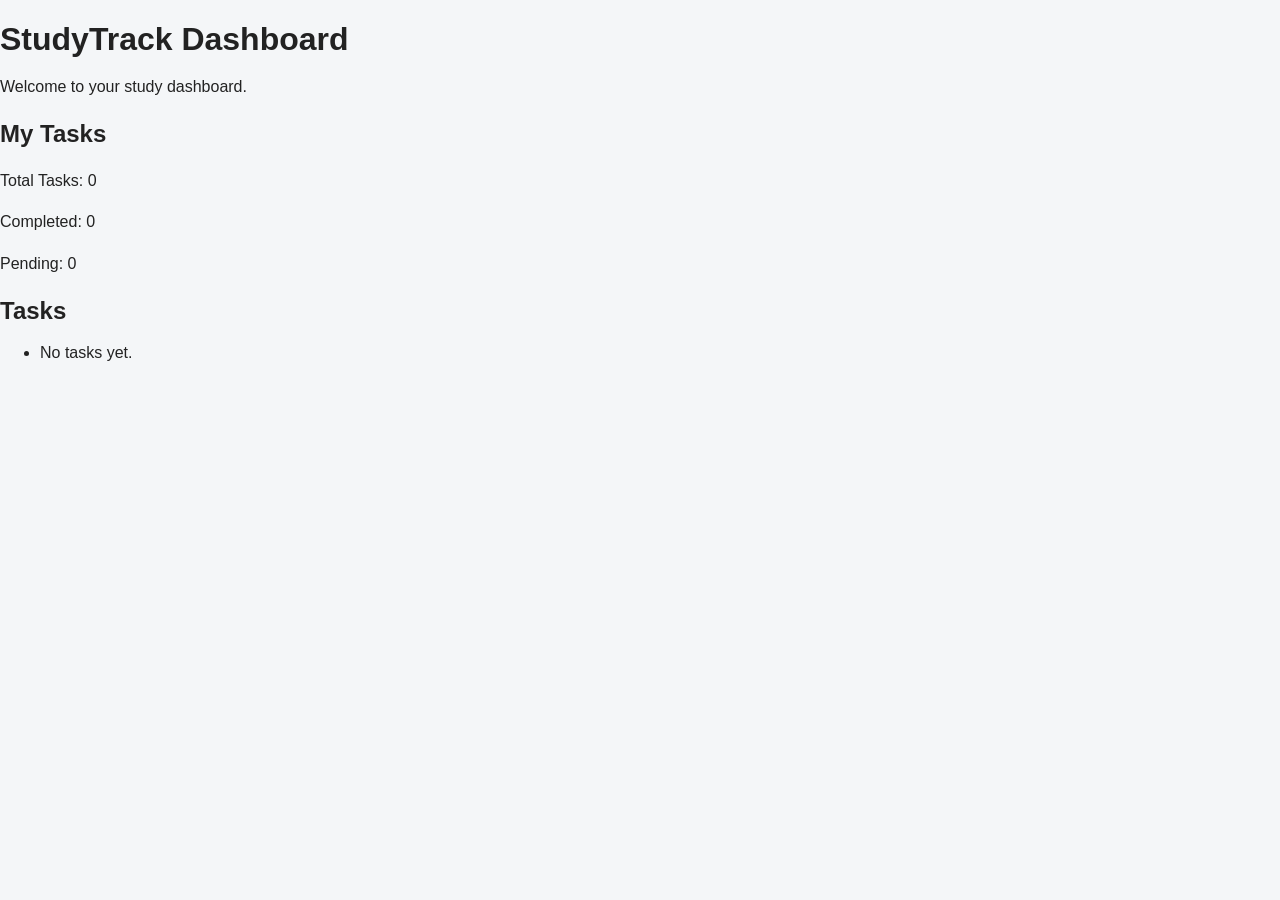
==== frontend/dashboard.html @ 02fb0487 "feat: create frontend skeleton" ====
<!DOCTYPE html>
<html lang="en">
<head>
    <meta charset="UTF-8">
    <meta name="viewport" content="width=device-width, initial-scale=1.0">
    <title>Dashboard - StudyTrack</title>
    <link rel="stylesheet" href="css/style.css">
</head>

<body>

    <header>
        <h1>StudyTrack Dashboard</h1>
        <p>Welcome to your study dashboard.</p>
    </header>

    <main>

        <section>
            <h2>My Tasks</h2>

            <p>Total Tasks: <span id="totalTasks">0</span></p>
            <p>Completed: <span id="completedTasks">0</span></p>
            <p>Pending: <span id="pendingTasks">0</span></p>
        </section>

        <section>
            <h2>Tasks</h2>

            <ul id="taskList">
                <li>No tasks yet.</li>
            </ul>
        </section>

    </main>

</body>
</html>
---- frontend/css/style.css ----
/* Basic page styling */

body {
    font-family: Arial, sans-serif;
    margin: 0;
    padding: 0;
    background-color: #f4f6f8;
    color: #222;
}

h1 {
    margin-bottom: 10px;
}

p {
    line-height: 1.6;
}
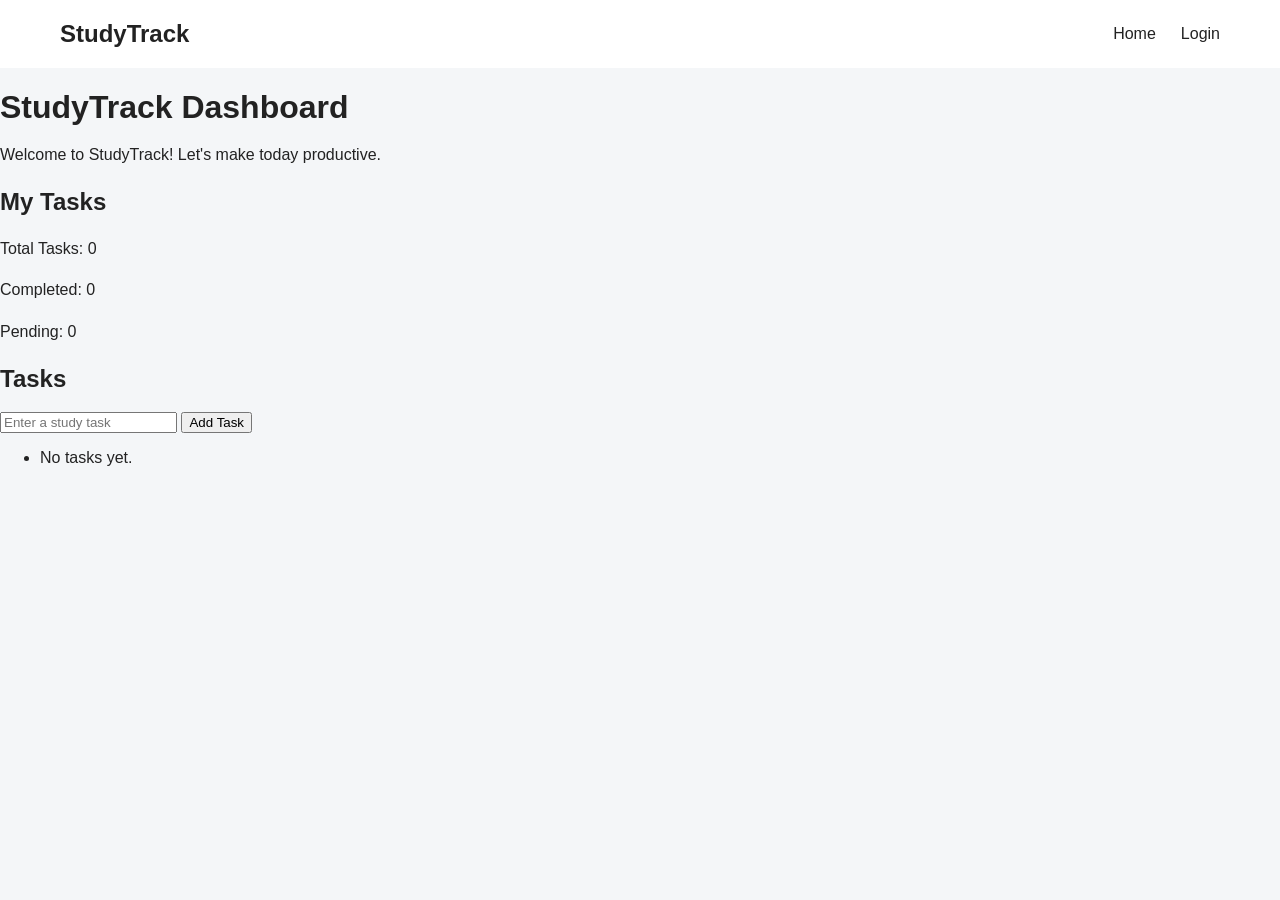
==== commit 8705f15e: "docs: add development log" ====
--- a/frontend/dashboard.html
+++ b/frontend/dashboard.html
@@ -1,5 +1,7 @@
+
 <!DOCTYPE html>
 <html lang="en">
+
 <head>
     <meta charset="UTF-8">
     <meta name="viewport" content="width=device-width, initial-scale=1.0">
@@ -9,12 +11,21 @@
 
 <body>
 
-    <header>
-        <h1>StudyTrack Dashboard</h1>
-        <p>Welcome to your study dashboard.</p>
+    <header class="navbar">
+        <div class="logo">StudyTrack</div>
+
+        <nav>
+            <a href="index.html">Home</a>
+            <a href="login.html">Login</a>
+        </nav>
     </header>
 
     <main>
+        <h1>StudyTrack Dashboard</h1>
+
+        <p id="welcomeMessage">
+            Welcome to your study dashboard.
+        </p>
 
         <section>
             <h2>My Tasks</h2>
@@ -27,12 +38,21 @@
         <section>
             <h2>Tasks</h2>
 
+            <input
+                type="text"
+                id="taskInput"
+                placeholder="Enter a study task"
+            >
+
+            <button id="addTaskButton">Add Task</button>
+
             <ul id="taskList">
                 <li>No tasks yet.</li>
             </ul>
         </section>
-
     </main>
 
+    <script src="js/dashboard.js"></script>
+
 </body>
-</html>+</html>
--- a/frontend/css/style.css
+++ b/frontend/css/style.css
@@ -14,4 +14,217 @@
 
 p {
     line-height: 1.6;
+}
+/* Navigation bar */
+
+.navbar {
+    display: flex;
+    justify-content: space-between;
+    align-items: center;
+    padding: 20px 60px;
+    background-color: #ffffff;
+}
+
+.logo {
+    font-size: 24px;
+    font-weight: bold;
+}
+
+.navbar nav {
+    display: flex;
+    gap: 25px;
+}
+
+.navbar a {
+    text-decoration: none;
+    color: #222;
+    font-weight: 500;
+}
+
+.navbar a:hover {
+    text-decoration: underline;
+}
+/* Hero section */
+
+.hero {
+    text-align: center;
+    padding: 120px 20px;
+}
+
+.hero h1 {
+    font-size: 52px;
+    margin-bottom: 20px;
+}
+
+.hero p {
+    font-size: 20px;
+    color: #555;
+    margin-bottom: 35px;
+}
+
+.hero-button {
+    display: inline-block;
+    padding: 14px 28px;
+    background-color: #222;
+    color: #ffffff;
+    text-decoration: none;
+    border-radius: 6px;
+    font-weight: bold;
+}
+
+.hero-button:hover {
+    background-color: #444;
+}
+/* Feature section */
+
+.features {
+    text-align: center;
+    padding: 80px 60px;
+    background-color: #ffffff;
+}
+
+.features h2 {
+    font-size: 32px;
+    margin-bottom: 45px;
+}
+
+.feature-container {
+    display: flex;
+    justify-content: center;
+    gap: 30px;
+    flex-wrap: wrap;
+}
+
+.feature-card {
+    width: 280px;
+    padding: 30px;
+    background-color: #f4f6f8;
+    border-radius: 10px;
+    text-align: center;
+}
+
+.feature-card h3 {
+    margin-bottom: 15px;
+}
+
+.feature-card p {
+    color: #555;
+    line-height: 1.6;
+}
+/* Footer */
+
+.footer {
+    text-align: center;
+    padding: 25px;
+    background-color: #222;
+    color: #ffffff;
+}
+
+.footer p {
+    margin: 0;
+}
+/* Responsive design */
+
+@media (max-width: 768px) {
+
+    .navbar {
+        padding: 20px;
+        flex-direction: column;
+        gap: 15px;
+    }
+
+    .hero {
+        padding: 80px 20px;
+    }
+
+    .hero h1 {
+        font-size: 38px;
+    }
+
+    .features {
+        padding: 60px 20px;
+    }
+
+    .feature-container {
+        flex-direction: column;
+        align-items: center;
+    }
+
+    .feature-card {
+        width: 100%;
+        max-width: 320px;
+    }
+}
+/* Authentication pages */
+
+.auth-container {
+    min-height: 70vh;
+    display: flex;
+    justify-content: center;
+    align-items: center;
+    padding: 60px 20px;
+}
+
+.auth-card {
+    width: 100%;
+    max-width: 420px;
+    padding: 40px;
+    background-color: #ffffff;
+    border-radius: 10px;
+    box-shadow: 0 4px 20px rgba(0, 0, 0, 0.08);
+}
+
+.auth-card h1 {
+    text-align: center;
+    margin-bottom: 10px;
+}
+
+.auth-card > p {
+    text-align: center;
+    color: #555;
+    margin-bottom: 30px;
+}
+
+.form-group {
+    margin-bottom: 20px;
+}
+
+.form-group label {
+    display: block;
+    margin-bottom: 8px;
+    font-weight: bold;
+}
+
+.form-group input {
+    width: 100%;
+    box-sizing: border-box;
+    padding: 12px;
+    border: 1px solid #ccc;
+    border-radius: 6px;
+    font-size: 16px;
+}
+
+.auth-button {
+    width: 100%;
+    padding: 13px;
+    border: none;
+    border-radius: 6px;
+    background-color: #222;
+    color: #ffffff;
+    font-size: 16px;
+    font-weight: bold;
+    cursor: pointer;
+}
+
+.auth-button:hover {
+    background-color: #444;
+}
+
+.auth-link {
+    margin-top: 25px;
+}
+
+.auth-link a {
+    color: #222;
+    font-weight: bold;
 }
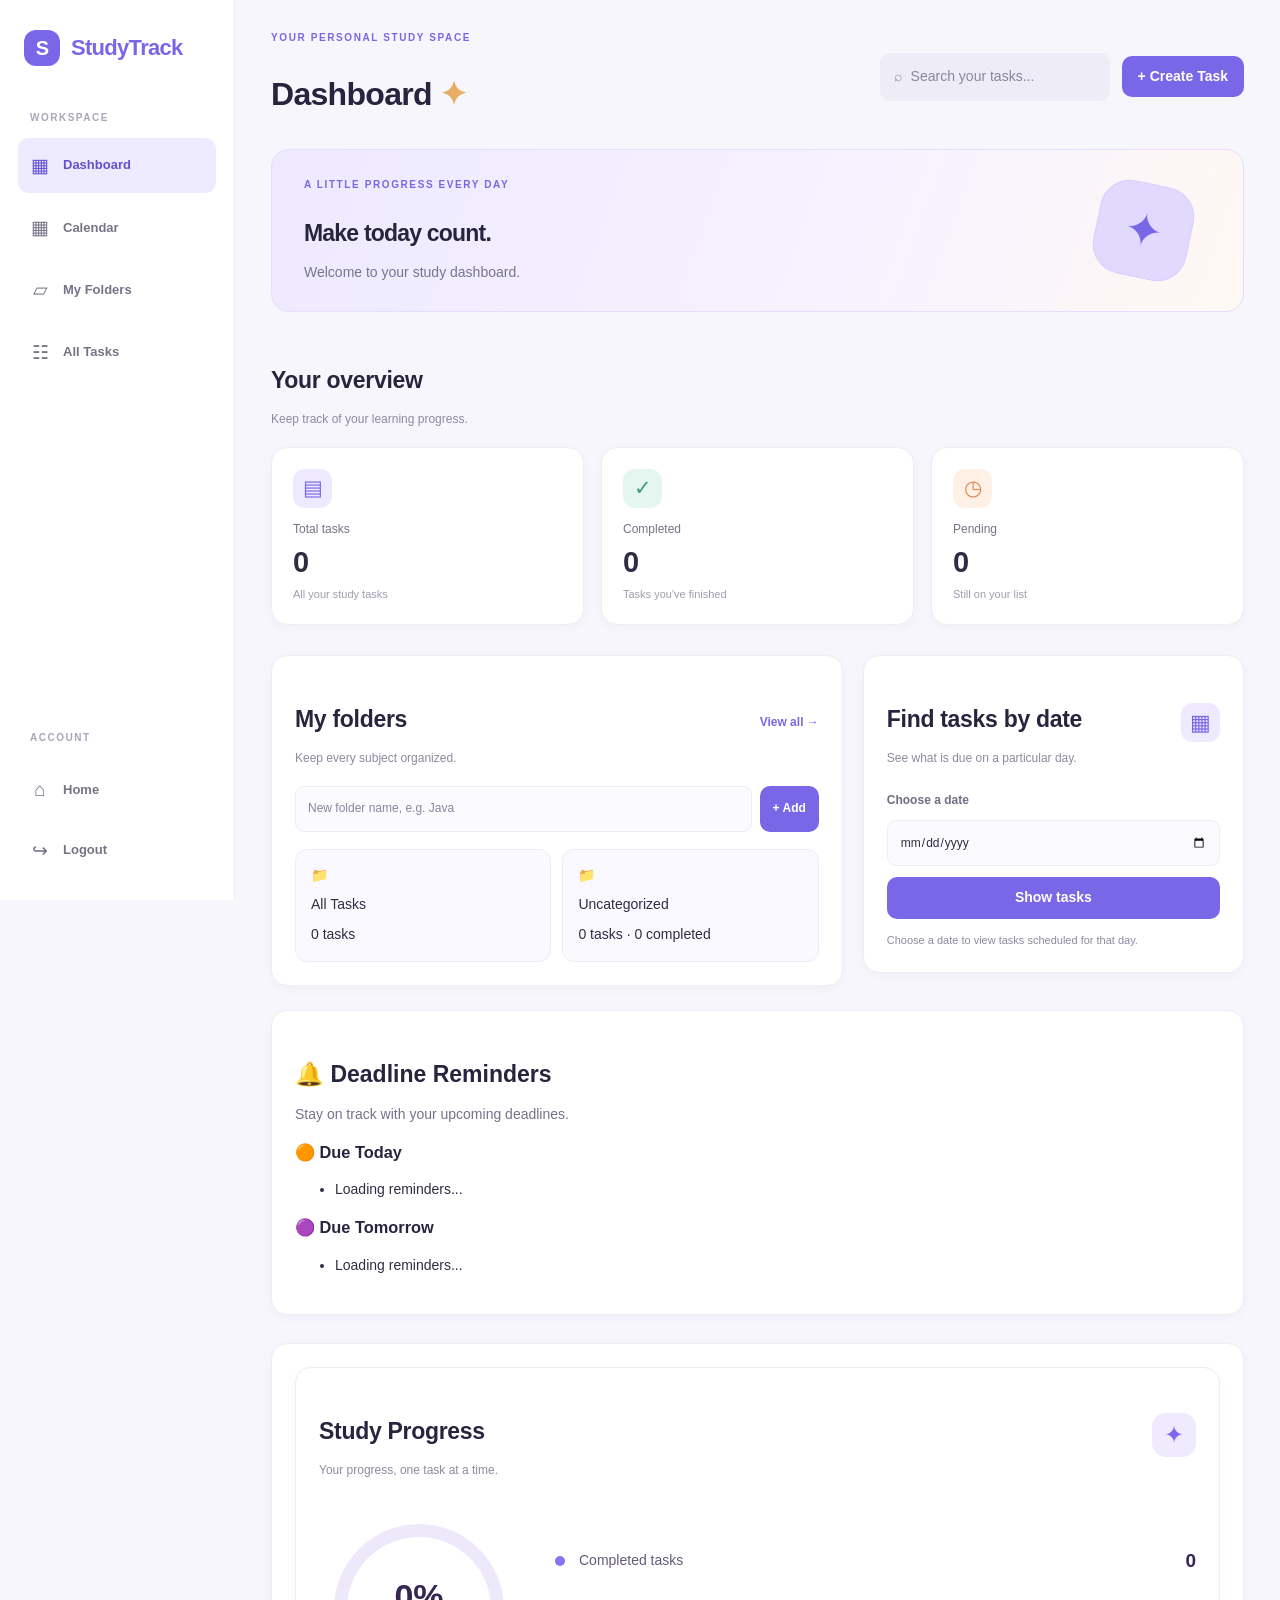
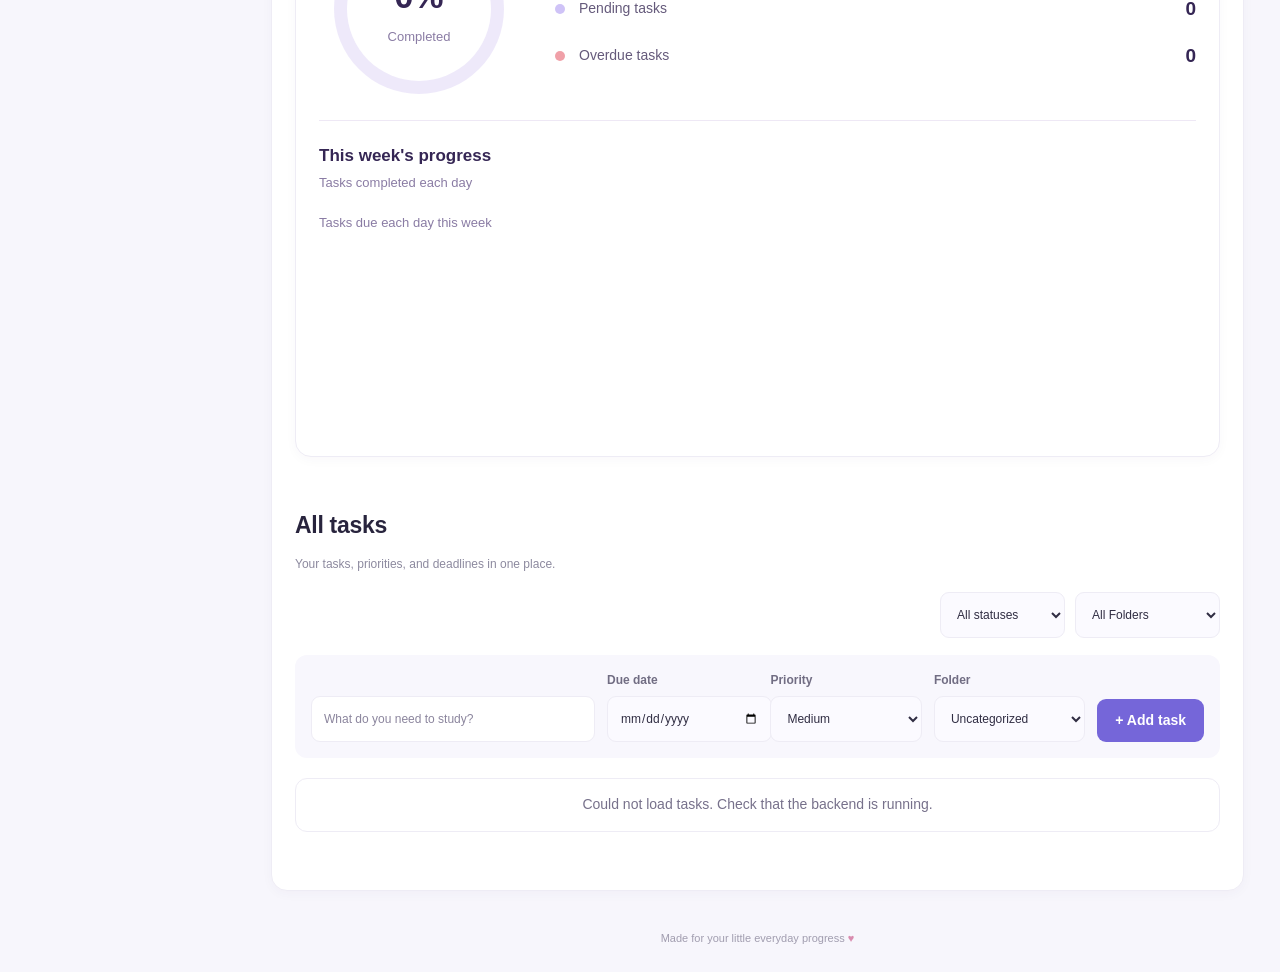
==== commit df701f04: "feat: complete StudyTrack task and calendar features" ====
--- a/frontend/dashboard.html
+++ b/frontend/dashboard.html
@@ -1,58 +1,358 @@
 
 <!DOCTYPE html>
 <html lang="en">
-
 <head>
     <meta charset="UTF-8">
     <meta name="viewport" content="width=device-width, initial-scale=1.0">
-    <title>Dashboard - StudyTrack</title>
+    <title>StudyTrack | Dashboard</title>
     <link rel="stylesheet" href="css/style.css">
 </head>
 
-<body>
-
-    <header class="navbar">
-        <div class="logo">StudyTrack</div>
-
-        <nav>
-            <a href="index.html">Home</a>
-            <a href="login.html">Login</a>
+<body class="studytrack-app">
+
+    <!-- Sidebar -->
+    <aside class="sidebar">
+        <a href="dashboard.html" class="brand">
+            <span class="brand-icon">S</span>
+            <span>StudyTrack</span>
+        </a>
+
+        <p class="sidebar-label">WORKSPACE</p>
+
+        <nav class="sidebar-nav">
+            <a href="dashboard.html" class="sidebar-link active">
+                <span>▦</span> Dashboard
+            </a>
+            <a href="calendar.html" class="sidebar-link">
+                <span>▦</span> Calendar
+            </a>
+            <a href="folders.html" class="sidebar-link">
+                <span>▱</span> My Folders
+            </a>
+            <a href="#tasksSection" class="sidebar-link">
+                <span>☷</span> All Tasks
+            </a>
         </nav>
-    </header>
-
-    <main>
-        <h1>StudyTrack Dashboard</h1>
-
-        <p id="welcomeMessage">
-            Welcome to your study dashboard.
-        </p>
-
-        <section>
-            <h2>My Tasks</h2>
-
-            <p>Total Tasks: <span id="totalTasks">0</span></p>
-            <p>Completed: <span id="completedTasks">0</span></p>
-            <p>Pending: <span id="pendingTasks">0</span></p>
+
+        <div class="sidebar-bottom">
+            <p class="sidebar-label">ACCOUNT</p>
+            <a href="index.html" class="sidebar-link">
+                <span>⌂</span> Home
+            </a>
+            <a href="#" id="logoutButton" class="sidebar-link">
+                <span>↪</span> Logout
+            </a>
+        </div>
+    </aside>
+
+    <!-- Main Content -->
+    <main class="main-content">
+
+        <!-- Top Bar -->
+        <header class="topbar">
+            <div>
+                <p class="eyebrow">YOUR PERSONAL STUDY SPACE</p>
+                <h1>Dashboard <span class="wave">✦</span></h1>
+            </div>
+
+            <div class="topbar-actions">
+                <label class="search-box">
+                    <span>⌕</span>
+                    <input
+                        type="search"
+                        id="searchTaskInput"
+                        placeholder="Search your tasks..."
+                        aria-label="Search tasks"
+                    >
+                </label>
+
+                <button
+                    type="button"
+                    class="primary-button"
+                    onclick="document.getElementById('taskInput').focus()"
+                >
+                    + Create Task
+                </button>
+            </div>
+        </header>
+
+        <!-- Welcome Banner -->
+        <section class="welcome-banner">
+            <div>
+                <p class="banner-kicker">A LITTLE PROGRESS EVERY DAY</p>
+                <h2>Make today count.</h2>
+                <p id="welcomeMessage">
+                    Welcome to your study dashboard.
+                </p>
+            </div>
+
+            <div class="banner-decoration" aria-hidden="true">✦</div>
         </section>
 
-        <section>
-            <h2>Tasks</h2>
-
-            <input
-                type="text"
-                id="taskInput"
-                placeholder="Enter a study task"
-            >
-
-            <button id="addTaskButton">Add Task</button>
-
-            <ul id="taskList">
+        <!-- Task Summary -->
+        <section class="overview-section">
+            <div class="section-heading">
+                <div>
+                    <h2>Your overview</h2>
+                    <p>Keep track of your learning progress.</p>
+                </div>
+            </div>
+
+            <div class="summary-cards">
+
+                <article class="summary-card">
+                    <div class="summary-icon icon-purple">▤</div>
+                    <span>Total tasks</span>
+                    <strong id="totalTasks">0</strong>
+                    <small>All your study tasks</small>
+                </article>
+
+                <article class="summary-card">
+                    <div class="summary-icon icon-green">✓</div>
+                    <span>Completed</span>
+                    <strong id="completedTasks">0</strong>
+                    <small>Tasks you've finished</small>
+                </article>
+
+                <article class="summary-card">
+                    <div class="summary-icon icon-peach">◷</div>
+                    <span>Pending</span>
+                    <strong id="pendingTasks">0</strong>
+                    <small>Still on your list</small>
+                </article>
+
+            </div>
+        </section>
+
+        <!-- Folders and Date Search -->
+        <section class="content-grid">
+
+            <!-- Folder Section -->
+            <div class="content-panel folders-panel">
+                <div class="section-heading">
+                    <div>
+                        <h2>My folders</h2>
+                        <p>Keep every subject organized.</p>
+                    </div>
+
+                    <a href="folders.html" class="text-link">
+                        View all →
+                    </a>
+                </div>
+
+                <form id="createFolderForm" class="folder-form">
+                    <input
+                        type="text"
+                        id="folderNameInput"
+                        placeholder="New folder name, e.g. Java"
+                        aria-label="Folder name"
+                        maxlength="60"
+                        required
+                    >
+
+                    <button
+                        type="submit"
+                        id="createFolderButton"
+                        class="primary-button"
+                    >
+                        + Add
+                    </button>
+                </form>
+
+                <div id="folderList" class="folder-grid">
+                    <!-- Folders are rendered by dashboard.js -->
+                </div>
+            </div>
+
+            <!-- Date Search -->
+            <div class="content-panel">
+                <div class="section-heading">
+                    <div>
+                        <h2>Find tasks by date</h2>
+                        <p>See what is due on a particular day.</p>
+                    </div>
+
+                    <span class="calendar-symbol">▦</span>
+                </div>
+
+                <form id="dateSearchForm" class="date-search-form">
+                    <label for="taskDateSearch">Choose a date</label>
+
+                    <input
+                        type="date"
+                        id="taskDateSearch"
+                        required
+                    >
+
+                    <button type="submit" class="primary-button">
+                        Show tasks
+                    </button>
+                </form>
+
+                <p class="helper-text">
+                    Choose a date to view tasks scheduled for that day.
+                </p>
+            </div>
+
+        </section>
+
+        <!-- Tasks -->
+         
+<!-- Deadline Reminders -->
+<section id="deadlineReminders" class="content-panel deadline-reminders">
+    <h2>🔔 Deadline Reminders</h2>
+    <p class="reminder-description">
+        Stay on track with your upcoming deadlines.
+    </p>
+
+    <div class="reminder-group reminder-today">
+        <h3>🟠 Due Today</h3>
+        <ul id="dueTodayList">
+            <li>Loading reminders...</li>
+        </ul>
+    </div>
+
+    <div class="reminder-group reminder-tomorrow">
+        <h3>🟣 Due Tomorrow</h3>
+        <ul id="dueTomorrowList">
+            <li>Loading reminders...</li>
+        </ul>
+    </div>
+</section>
+
+        <section class="content-panel tasks-panel" id="tasksSection">
+
+            
+<!-- Study Progress Analytics -->
+<section class="content-panel analytics-panel" id="analyticsSection">
+    <div class="section-heading">
+        <div>
+            <h2>Study Progress</h2>
+            <p>Your progress, one task at a time.</p>
+        </div>
+        <span class="analytics-icon">✦</span>
+    </div>
+
+    <div class="analytics-overview">
+        <div class="progress-circle" id="progressCircle"
+             role="img" aria-label="Study completion progress">
+            <div class="progress-circle-inner">
+                <strong id="completionPercentage">0%</strong>
+                <span>Completed</span>
+            </div>
+        </div>
+
+        <div class="progress-summary">
+            <div class="progress-stat">
+                <span class="stat-dot completed-dot"></span>
+                <span>Completed tasks</span>
+                <strong id="analyticsCompleted">0</strong>
+            </div>
+
+            <div class="progress-stat">
+                <span class="stat-dot pending-dot"></span>
+                <span>Pending tasks</span>
+                <strong id="analyticsPending">0</strong>
+            </div>
+
+            <div class="progress-stat">
+                <span class="stat-dot overdue-dot"></span>
+                <span>Overdue tasks</span>
+                <strong id="analyticsOverdue">0</strong>
+            </div>
+        </div>
+    </div>
+
+    <div class="weekly-progress">
+        <h3>This week's progress</h3>
+        <p>Tasks completed each day</p>
+        <p>Tasks due each day this week</p>
+
+        <div class="weekly-chart" id="weeklyChart">
+            <!-- Chart bars will be generated by JavaScript -->
+        </div>
+    </div>
+</section>
+
+
+            <div class="section-heading">
+                <div>
+                    <h2 id="taskSectionTitle">All tasks</h2>
+                    <p>Your tasks, priorities, and deadlines in one place.</p>
+                </div>
+            </div>
+
+            <!-- Filters -->
+            <div class="task-filters">
+                <select id="taskStatusFilter" aria-label="Filter tasks by status">
+                    <option value="all">All statuses</option>
+                    <option value="pending">Pending</option>
+                    <option value="completed">Completed</option>
+                    <option value="overdue">Overdue</option>
+                    <option value="today">Due today</option>
+                    <option value="upcoming">Upcoming</option>
+                </select>
+
+                <select id="folderFilter" aria-label="Filter tasks by folder">
+                    <option value="all">All folders</option>
+                </select>
+            </div>
+
+            <!-- Add Task Form -->
+            <div class="task-form">
+                <input
+                    type="text"
+                    id="taskInput"
+                    placeholder="What do you need to study?"
+                    aria-label="New task title"
+                >
+
+                <div class="form-field">
+                    <label for="dueDateInput">Due date</label>
+                    <input type="date" id="dueDateInput">
+                </div>
+
+                <div class="form-field">
+                    <label for="priorityInput">Priority</label>
+                    <select id="priorityInput">
+                        <option value="High">High</option>
+                        <option value="Medium" selected>Medium</option>
+                        <option value="Low">Low</option>
+                    </select>
+                </div>
+
+                <div class="form-field">
+                    <label for="folderInput">Folder</label>
+                    <select id="folderInput">
+                        <option value="Uncategorized">Uncategorized</option>
+                    </select>
+                </div>
+
+                <button
+                    id="addTaskButton"
+                    type="button"
+                    class="primary-button"
+                >
+                    + Add task
+                </button>
+            </div>
+
+            <!-- Existing JavaScript renders task cards here -->
+            <ul id="taskList" class="task-list">
                 <li>No tasks yet.</li>
             </ul>
+
         </section>
+
+        <footer class="app-footer">
+            Made for your little everyday progress <span>♥</span>
+        </footer>
+
     </main>
 
+    <!-- Existing task and folder functionality -->
     <script src="js/dashboard.js"></script>
+    <script src="js/dashboard-extra.js"></script>
 
 </body>
 </html>
--- a/frontend/css/style.css
+++ b/frontend/css/style.css
@@ -1,230 +1,1854 @@
-/* Basic page styling */
+
+/* ========================================
+   STUDYTRACK — COMPLETE STYLESHEET
+   Soft lavender and clean white theme
+======================================== */
+
+:root {
+    --primary: #7566d9;
+    --primary-dark: #5945b8;
+    --primary-light: #eeeaff;
+    --background: #f7f6fc;
+    --surface: #ffffff;
+    --text: #28243d;
+    --muted: #77718b;
+    --border: #e8e3f5;
+    --success: #26764b;
+    --success-bg: #e5f5eb;
+    --danger: #c53f50;
+    --danger-bg: #fde8eb;
+    --warning: #94651b;
+    --warning-bg: #fff2d9;
+    --shadow: 0 5px 20px rgba(70, 50, 120, 0.06);
+}
+
+/* Reset */
+* {
+    box-sizing: border-box;
+}
+
+html {
+    scroll-behavior: smooth;
+}
 
 body {
-    font-family: Arial, sans-serif;
+    margin: 0;
+    font-family: "Segoe UI", Arial, sans-serif;
+    background: var(--background);
+    color: var(--text);
+    font-size: 16px;
+    line-height: 1.6;
+}
+
+a {
+    color: var(--primary-dark);
+    text-decoration: none;
+}
+
+a:hover {
+    color: var(--primary);
+}
+
+/* ========================================
+   NAVBAR
+======================================== */
+
+.navbar {
+    position: relative;
+    display: flex;
+    align-items: center;
+    justify-content: flex-end;
+    min-height: 76px;
+    padding: 14px 6%;
+    background: var(--surface);
+    border-bottom: 1px solid var(--border);
+}
+
+/* Center StudyTrack independently of the links */
+.navbar .logo {
+    position: absolute;
+    left: 50%;
+    transform: translateX(-50%);
+    margin: 0;
+    color: var(--primary-dark);
+    font-size: 27px;
+    font-weight: 800;
+    white-space: nowrap;
+}
+
+.navbar .nav-links {
+    display: flex;
+    align-items: center;
+    justify-content: flex-end;
+    gap: 24px;
+    margin-left: auto;
+}
+
+.navbar .nav-links a {
+    color: var(--text);
+    font-weight: 600;
+}
+
+.navbar .nav-links a:hover {
+    color: var(--primary);
+}
+
+/* Support common navbar structures */
+nav {
+    background: var(--surface);
+}
+
+nav a {
+    transition: color 0.2s ease;
+}
+
+/* ========================================
+   GENERAL HEADINGS AND SECTIONS
+======================================== */
+
+h1,
+h2,
+h3 {
+    color: var(--text);
+    line-height: 1.3;
+}
+
+h1 {
+    font-size: clamp(27px, 4vw, 36px);
+    margin-top: 0;
+}
+
+h2 {
+    font-size: 25px;
+}
+
+p {
+    color: var(--muted);
+}
+
+section {
+    margin-bottom: 28px;
+}
+
+/* ========================================
+   DASHBOARD
+======================================== */
+
+#dashboard,
+.dashboard-container,
+.dashboard-content {
+    width: min(1120px, 92%);
+    margin: 32px auto;
+}
+
+body:has(#taskList) {
+    background: var(--background);
+}
+
+/* Dashboard heading */
+#taskList {
+    list-style: none;
+    padding: 0;
+    margin: 16px 0 32px;
+    display: grid;
+    gap: 16px;
+}
+
+/* ========================================
+   TASK SUMMARY / COUNTERS
+======================================== */
+
+#totalTasks,
+#completedTasks,
+#pendingTasks {
+    font-weight: 700;
+}
+
+/* ========================================
+   INPUTS AND SELECTS
+======================================== */
+
+input,
+select,
+textarea {
+    font: inherit;
+}
+
+input:not([type="checkbox"]),
+select,
+textarea {
+    min-height: 46px;
+    padding: 10px 13px;
+    color: var(--text);
+    background: var(--surface);
+    border: 1px solid #ded8ed;
+    border-radius: 9px;
+    outline: none;
+    transition: border-color 0.2s, box-shadow 0.2s;
+}
+
+input:not([type="checkbox"]):focus,
+select:focus,
+textarea:focus {
+    border-color: var(--primary);
+    box-shadow: 0 0 0 3px rgba(117, 102, 217, 0.12);
+}
+
+input::placeholder,
+textarea::placeholder {
+    color: #8b859d;
+}
+
+/* Add-task form controls */
+#taskInput {
+    width: min(300px, 100%);
+}
+
+#dueDateInput {
+    width: 165px;
+}
+
+#priorityInput {
+    min-width: 105px;
+}
+
+#searchTaskInput {
+    width: min(300px, 100%);
+}
+
+#taskStatusFilter {
+    min-width: 125px;
+}
+
+/* ========================================
+   BUTTONS
+======================================== */
+
+button {
+    font: inherit;
+}
+
+button,
+#addTaskButton {
+    cursor: pointer;
+    transition: background 0.2s, transform 0.2s;
+}
+
+#addTaskButton,
+button[type="submit"] {
+    padding: 11px 18px;
+    color: #ffffff;
+    background: var(--primary);
+    border: none;
+    border-radius: 9px;
+    font-weight: 700;
+}
+
+#addTaskButton:hover,
+button[type="submit"]:hover {
+    background: var(--primary-dark);
+}
+
+button:focus-visible,
+a:focus-visible {
+    outline: 3px solid rgba(117, 102, 217, 0.35);
+    outline-offset: 3px;
+}
+
+/* ========================================
+   TASK CARDS
+======================================== */
+
+#taskList .task-card {
+    display: block;
+    padding: 20px;
+    margin: 0;
+    background: var(--surface);
+    border: 1px solid var(--border);
+    border-radius: 16px;
+    box-shadow: var(--shadow);
+    transition: box-shadow 0.2s, transform 0.2s;
+}
+
+#taskList .task-card:hover {
+    box-shadow: 0 8px 26px rgba(70, 50, 120, 0.1);
+}
+
+.task-card-heading {
+    display: flex;
+    align-items: center;
+    justify-content: space-between;
+    gap: 12px;
+    flex-wrap: wrap;
+    padding-bottom: 14px;
+    border-bottom: 1px solid #eeeaf5;
+}
+
+.task-title-wrap {
+    display: flex;
+    align-items: center;
+    gap: 11px;
+    min-width: 0;
+}
+
+.task-checkbox {
+    width: 17px;
+    height: 17px;
+    flex-shrink: 0;
+    accent-color: var(--primary);
+    cursor: pointer;
+}
+
+.task-title {
+    font-size: 16px;
+    font-weight: 650;
+    overflow-wrap: anywhere;
+}
+
+.task-card.completed .task-title {
+    color: #89839a;
+    text-decoration: line-through;
+}
+
+/* Status badges */
+.task-status,
+.priority-badge {
+    display: inline-block;
+    width: fit-content;
+    padding: 5px 11px;
+    border-radius: 20px;
+    font-size: 12px;
+    font-weight: 700;
+}
+
+.status-completed {
+    color: var(--success);
+    background: var(--success-bg);
+}
+
+.status-pending {
+    color: var(--primary-dark);
+    background: var(--primary-light);
+}
+
+/* Each detail gets its own row */
+.task-card-details {
+    display: grid;
+    grid-template-columns: 1fr;
+    gap: 12px;
+    margin: 0;
+    padding: 16px 0;
+    border-bottom: 1px solid #eeeaf5;
+}
+
+.task-detail-row {
+    display: flex;
+    align-items: center;
+    gap: 12px;
+    flex-wrap: wrap;
+    font-size: 14px;
+}
+
+.detail-label {
+    min-width: 115px;
+    color: var(--muted);
+    font-weight: 600;
+}
+
+/* Priority colours */
+.priority-high {
+    color: var(--danger);
+    background: var(--danger-bg);
+}
+
+.priority-medium {
+    color: var(--warning);
+    background: var(--warning-bg);
+}
+
+.priority-low {
+    color: var(--success);
+    background: var(--success-bg);
+}
+
+/* Deadline status */
+.deadline-status {
+    font-weight: 500;
+}
+
+.deadline-overdue {
+    color: var(--danger);
+    font-weight: 700;
+}
+
+/* Edit and Delete on their own row */
+.task-card-actions {
+    display: flex;
+    align-items: center;
+    flex-wrap: wrap;
+    gap: 10px;
+    padding-top: 15px;
+}
+
+.task-card-actions button {
+    min-height: 38px;
+    padding: 8px 16px;
+    border: none;
+    border-radius: 9px;
+    font-size: 14px;
+    font-weight: 700;
+}
+
+.edit-task-button {
+    color: var(--primary-dark);
+    background: var(--primary-light);
+}
+
+.edit-task-button:hover {
+    background: #ded6ff;
+}
+
+.delete-task-button {
+    color: var(--danger);
+    background: var(--danger-bg);
+}
+
+.delete-task-button:hover {
+    background: #fbd8de;
+}
+
+.empty-task-message {
+    padding: 25px;
+    color: var(--muted);
+    text-align: center;
+    background: var(--surface);
+    border: 1px solid var(--border);
+    border-radius: 14px;
+}
+
+/* ========================================
+   LOGIN AND REGISTRATION
+======================================== */
+
+.auth-container {
+    width: min(430px, 92%);
+    margin: 55px auto;
+    padding: 30px;
+    background: var(--surface);
+    border: 1px solid var(--border);
+    border-radius: 18px;
+    box-shadow: var(--shadow);
+}
+
+.auth-container h1,
+.auth-container h2 {
+    text-align: center;
+    color: var(--primary-dark);
+}
+
+.auth-container form {
+    display: grid;
+    gap: 15px;
+}
+
+.auth-container input,
+.auth-container select {
+    width: 100%;
+}
+
+.auth-container button {
+    width: 100%;
+    margin-top: 5px;
+}
+
+/* ========================================
+   HOMEPAGE / HERO / FEATURES
+======================================== */
+
+.hero {
+    width: min(1100px, 90%);
+    margin: 55px auto;
+    padding: 45px 20px;
+    text-align: center;
+}
+
+.hero h1 {
+    font-size: clamp(32px, 5vw, 48px);
+    color: var(--primary-dark);
+}
+
+.hero p {
+    max-width: 650px;
+    margin: 16px auto 25px;
+}
+
+.features {
+    width: min(1100px, 90%);
+    margin: 35px auto;
+    display: grid;
+    grid-template-columns: repeat(auto-fit, minmax(220px, 1fr));
+    gap: 20px;
+}
+
+.feature-card {
+    padding: 24px;
+    background: var(--surface);
+    border: 1px solid var(--border);
+    border-radius: 15px;
+    box-shadow: var(--shadow);
+}
+
+footer {
+    padding: 25px;
+    color: var(--muted);
+    text-align: center;
+}
+
+/* ========================================
+   RESPONSIVE LAYOUT
+======================================== */
+
+@media (max-width: 700px) {
+    .navbar {
+        min-height: 68px;
+        padding: 12px 4%;
+    }
+
+    .navbar .logo {
+        font-size: 21px;
+    }
+
+    .navbar .nav-links {
+        gap: 12px;
+    }
+
+    .navbar .nav-links a {
+        font-size: 13px;
+    }
+
+    #dashboard,
+    .dashboard-container,
+    .dashboard-content {
+        width: 94%;
+        margin: 22px auto;
+    }
+
+    #taskInput,
+    #searchTaskInput {
+        width: 100%;
+    }
+
+    .auth-container {
+        padding: 22px;
+        margin: 30px auto;
+    }
+}
+
+@media (max-width: 480px) {
+    .navbar {
+        padding: 12px;
+    }
+
+    .navbar .logo {
+        position: static;
+        transform: none;
+        margin-right: auto;
+        font-size: 19px;
+    }
+
+    .navbar .nav-links {
+        gap: 10px;
+    }
+
+    #taskList .task-card {
+        padding: 14px;
+    }
+
+    .task-card-heading {
+        align-items: flex-start;
+    }
+
+    .task-card-details {
+        gap: 13px;
+    }
+
+    .detail-label {
+        min-width: 100px;
+    }
+
+    .task-card-actions button {
+        flex: 1;
+    }
+}
+.navbar a {
+    margin-left: 15px !important;
+}
+
+.navbar .nav-links {
+    gap: 35px !important;
+}
+
+/* =====================================
+   STUDYTRACK DASHBOARD POLISH
+===================================== */
+
+/* Center the main dashboard content */
+body:has(#taskList) > h1,
+body:has(#taskList) > p,
+body:has(#taskList) > h2,
+body:has(#taskList) > section {
+    max-width: 1120px;
+    margin-left: auto;
+    margin-right: auto;
+}
+
+/* Improve dashboard page spacing */
+body:has(#taskList) {
+    line-height: 1.55;
+}
+
+body:has(#taskList) h1 {
+    margin-top: 28px;
+    margin-bottom: 8px;
+    font-size: 32px;
+    letter-spacing: -0.7px;
+}
+
+body:has(#taskList) h2 {
+    margin-top: 26px;
+    margin-bottom: 14px;
+    font-size: 23px;
+}
+
+/* Keep task list aligned and neatly spaced */
+#taskList {
+    max-width: 1120px;
+    margin: 18px auto 35px;
+    padding: 0;
+    gap: 14px;
+}
+
+/* More compact task cards */
+#taskList .task-card {
+    padding: 18px 20px;
+    border-radius: 14px;
+    border: 1px solid #e9e4f5;
+    box-shadow: 0 4px 16px rgba(70, 50, 120, 0.045);
+}
+
+#taskList .task-card:hover {
+    transform: translateY(-1px);
+    box-shadow: 0 7px 20px rgba(70, 50, 120, 0.09);
+}
+
+/* Clear task title and status alignment */
+.task-card-heading {
+    padding-bottom: 12px;
+    gap: 14px;
+}
+
+.task-title {
+    font-size: 16px;
+    line-height: 1.5;
+}
+
+.task-status {
+    flex-shrink: 0;
+}
+
+/* Separate, readable task details */
+.task-card-details {
+    padding: 13px 0;
+    gap: 10px;
+}
+
+.task-detail-row {
+    display: grid;
+    grid-template-columns: 125px 1fr;
+    align-items: center;
+    gap: 10px;
+    min-height: 25px;
+}
+
+.detail-label {
+    min-width: 0;
+    font-size: 13px;
+}
+
+.task-card-actions {
+    padding-top: 13px;
+    gap: 10px;
+}
+
+.task-card-actions button {
+    min-width: 72px;
+    min-height: 38px;
+}
+
+/* Better form arrangement */
+#taskInput,
+#dueDateInput,
+#priorityInput,
+#searchTaskInput,
+#taskStatusFilter {
+    border-radius: 9px;
+}
+
+/* Navbar spacing */
+.navbar .nav-links {
+    display: flex;
+    align-items: center;
+    gap: 32px;
+}
+
+.navbar .nav-links a {
+    font-size: 15px;
+    font-weight: 600;
+}
+
+/* Responsive adjustments */
+@media (max-width: 1160px) {
+    body:has(#taskList) > h1,
+    body:has(#taskList) > p,
+    body:has(#taskList) > h2,
+    body:has(#taskList) > section,
+    #taskList {
+        width: 92%;
+    }
+}
+
+@media (max-width: 600px) {
+    body:has(#taskList) h1 {
+        font-size: 27px;
+    }
+
+    .task-card-heading {
+        align-items: flex-start;
+    }
+
+    .task-detail-row {
+        grid-template-columns: 105px 1fr;
+    }
+
+    .navbar .nav-links {
+        gap: 14px;
+    }
+}
+
+/* ========================================
+   STUDYTRACK - NEW LAVENDER DASHBOARD
+   ======================================== */
+
+:root {
+    --st-purple: #7967e8;
+    --st-purple-dark: #6250ce;
+    --st-lavender: #eeeaff;
+    --st-page: #f7f6fc;
+    --st-white: #ffffff;
+    --st-text: #302d43;
+    --st-muted: #8d8a9f;
+    --st-border: #eeecf5;
+    --st-green: #43a889;
+    --st-radius: 16px;
+}
+
+* {
+    box-sizing: border-box;
+}
+
+body.studytrack-app {
+    margin: 0;
+    min-height: 100vh;
+    background: var(--st-page);
+    color: var(--st-text);
+    font-family: "Segoe UI", Arial, sans-serif;
+    font-size: 14px;
+}
+
+/* Sidebar */
+
+.studytrack-app .sidebar {
+    position: fixed;
+    inset: 0 auto 0 0;
+    z-index: 10;
+    display: flex;
+    flex-direction: column;
+    width: 235px;
+    padding: 30px 18px 22px;
+    background: var(--st-white);
+    border-right: 1px solid var(--st-border);
+}
+
+.studytrack-app .brand {
+    display: flex;
+    align-items: center;
+    gap: 11px;
+    margin: 0 0 44px 6px;
+    color: var(--st-purple);
+    text-decoration: none;
+    font-size: 22px;
+    font-weight: 750;
+    letter-spacing: -0.7px;
+}
+
+.studytrack-app .brand-icon {
+    display: grid;
+    place-items: center;
+    width: 36px;
+    height: 36px;
+    border-radius: 12px;
+    background: var(--st-purple);
+    color: white;
+    font-size: 20px;
+}
+
+.studytrack-app .sidebar-label {
+    margin: 0 0 12px 12px;
+    color: #aaa6bb;
+    font-size: 10px;
+    font-weight: 750;
+    letter-spacing: 1.5px;
+}
+
+.studytrack-app .sidebar-nav {
+    display: grid;
+    gap: 7px;
+}
+
+.studytrack-app .sidebar-link {
+    display: flex;
+    align-items: center;
+    gap: 13px;
+    padding: 13px 12px;
+    border-radius: 11px;
+    color: #777387;
+    font-size: 13px;
+    font-weight: 550;
+    text-decoration: none;
+    transition: background 0.2s, color 0.2s;
+}
+
+.studytrack-app .sidebar-link span {
+    width: 20px;
+    text-align: center;
+    font-size: 19px;
+}
+
+.studytrack-app .sidebar-link:hover,
+.studytrack-app .sidebar-link.active {
+    background: var(--st-lavender);
+    color: var(--st-purple-dark);
+}
+
+.studytrack-app .sidebar-bottom {
+    display: grid;
+    gap: 5px;
+    margin-top: auto;
+}
+
+/* Main layout */
+
+.studytrack-app .main-content {
+    width: calc(100% - 235px);
+    max-width: 1700px;
+    margin-left: 235px;
+    padding: 30px 36px 20px;
+}
+
+.studytrack-app .topbar {
+    display: flex;
+    align-items: center;
+    justify-content: space-between;
+    flex-wrap: wrap;
+    gap: 20px;
+    margin-bottom: 26px;
+}
+
+.studytrack-app .eyebrow,
+.studytrack-app .banner-kicker {
+    margin: 0 0 7px;
+    color: var(--st-purple);
+    font-size: 10px;
+    font-weight: 750;
+    letter-spacing: 1.6px;
+}
+
+.studytrack-app .topbar h1 {
+    margin: 0;
+    font-size: 29px;
+    letter-spacing: -1px;
+}
+
+.studytrack-app .wave {
+    color: #e8ae66;
+}
+
+.studytrack-app .topbar-actions {
+    display: flex;
+    align-items: center;
+    flex-wrap: wrap;
+    gap: 12px;
+}
+
+.studytrack-app .search-box {
+    display: flex;
+    align-items: center;
+    gap: 9px;
+    width: 230px;
+    padding: 0 13px;
+    border: 1px solid transparent;
+    border-radius: 10px;
+    background: #eeedf7;
+    color: var(--st-muted);
+}
+
+.studytrack-app .search-box input {
+    width: 100%;
+    min-width: 0;
+    padding: 12px 0;
+    border: 0;
+    outline: none;
+    background: transparent;
+    color: var(--st-text);
+    font: inherit;
+}
+
+/* Buttons and inputs */
+
+.studytrack-app .primary-button {
+    display: inline-flex;
+    align-items: center;
+    justify-content: center;
+    gap: 6px;
+    min-height: 40px;
+    padding: 10px 16px;
+    border: 0;
+    border-radius: 10px;
+    background: var(--st-purple);
+    color: white;
+    font: inherit;
+    font-weight: 650;
+    cursor: pointer;
+    transition: background 0.2s, transform 0.2s;
+}
+
+.studytrack-app .primary-button:hover {
+    background: var(--st-purple-dark);
+    transform: translateY(-1px);
+}
+
+.studytrack-app input,
+.studytrack-app select {
+    max-width: 100%;
+    font-family: inherit;
+}
+
+.studytrack-app input:focus,
+.studytrack-app select:focus {
+    outline: 2px solid #c8befd;
+    outline-offset: 1px;
+}
+
+/* Welcome banner */
+
+.studytrack-app .welcome-banner {
+    position: relative;
+    display: flex;
+    align-items: center;
+    justify-content: space-between;
+    overflow: hidden;
+    min-height: 155px;
+    margin-bottom: 28px;
+    padding: 27px 32px;
+    border: 1px solid #e5defe;
+    border-radius: 18px;
+    background: linear-gradient(110deg, #eee9ff, #f7f3ff 65%, #fff8f2);
+}
+
+.studytrack-app .welcome-banner h2 {
+    margin: 0 0 8px;
+    font-size: 27px;
+    letter-spacing: -0.8px;
+}
+
+.studytrack-app .welcome-banner p:last-child {
+    margin: 0;
+    color: #79748f;
+}
+
+.studytrack-app .banner-decoration {
+    display: grid;
+    place-items: center;
+    width: 95px;
+    height: 95px;
+    margin-right: 20px;
+    border: 1px solid #d9ceff;
+    border-radius: 30px;
+    background: #e2d9ff;
+    color: var(--st-purple);
+    font-size: 47px;
+    transform: rotate(12deg);
+}
+
+/* Section headings */
+
+.studytrack-app .overview-section,
+.studytrack-app .content-panel {
+    min-width: 0;
+}
+
+.studytrack-app .section-heading {
+    display: flex;
+    align-items: center;
+    justify-content: space-between;
+    gap: 14px;
+    margin-bottom: 19px;
+}
+
+.studytrack-app .section-heading h2 {
+    margin: 0 0 6px;
+    font-size: 17px;
+    letter-spacing: -0.3px;
+}
+
+.studytrack-app .section-heading p {
+    margin: 0;
+    color: var(--st-muted);
+    font-size: 12px;
+    line-height: 1.5;
+}
+
+.studytrack-app .summary-cards {
+    display: grid;
+    grid-template-columns: repeat(3, minmax(0, 1fr));
+    gap: 17px;
+    margin-bottom: 30px;
+}
+
+.studytrack-app .summary-card {
+    display: flex;
+    flex-direction: column;
+    align-items: flex-start;
+    gap: 9px;
+    min-width: 0;
+    padding: 21px;
+    border: 1px solid var(--st-border);
+    border-radius: var(--st-radius);
+    background: var(--st-white);
+    box-shadow: 0 3px 12px rgb(49 38 90 / 3%);
+}
+
+.studytrack-app .summary-icon {
+    display: grid;
+    place-items: center;
+    width: 39px;
+    height: 39px;
+    margin-bottom: 3px;
+    border-radius: 12px;
+    font-size: 21px;
+}
+
+.studytrack-app .icon-purple {
+    background: #eee9ff;
+    color: #7967e8;
+}
+
+.studytrack-app .icon-green {
+    background: #e4f6ef;
+    color: #3c9e7d;
+}
+
+.studytrack-app .icon-peach {
+    background: #fff0e5;
+    color: #d88b53;
+}
+
+.studytrack-app .summary-card > span {
+    color: #777387;
+    font-size: 12px;
+}
+
+.studytrack-app .summary-card strong {
+    font-size: 29px;
+    line-height: 1;
+}
+
+.studytrack-app .summary-card small {
+    color: #a09caf;
+    font-size: 11px;
+}
+
+/* Content panels */
+
+.studytrack-app .content-grid {
+    display: grid;
+    grid-template-columns: minmax(0, 1.2fr) minmax(260px, 0.8fr);
+    align-items: start;
+    gap: 20px;
+    margin-bottom: 24px;
+}
+
+.studytrack-app .content-panel {
+    padding: 23px;
+    border: 1px solid var(--st-border);
+    border-radius: var(--st-radius);
+    background: var(--st-white);
+    box-shadow: 0 3px 12px rgb(49 38 90 / 3%);
+}
+
+.studytrack-app .text-link {
+    flex-shrink: 0;
+    color: var(--st-purple);
+    font-size: 12px;
+    font-weight: 650;
+    text-decoration: none;
+}
+
+.studytrack-app .text-link:hover {
+    color: var(--st-purple-dark);
+}
+
+/* Folders */
+
+.studytrack-app .folder-form {
+    display: flex;
+    gap: 8px;
+    margin-bottom: 17px;
+}
+
+.studytrack-app .folder-form input {
+    width: 100%;
+    min-width: 0;
+    padding: 11px 12px;
+    border: 1px solid var(--st-border);
+    border-radius: 9px;
+    background: #fbfaff;
+    font-size: 12px;
+}
+
+.studytrack-app .folder-form .primary-button {
+    flex-shrink: 0;
+    min-height: 38px;
+    padding: 9px 13px;
+    font-size: 12px;
+}
+
+.studytrack-app .folder-grid {
+    display: grid;
+    grid-template-columns: repeat(2, minmax(0, 1fr));
+    gap: 11px;
+}
+
+.studytrack-app .folder-card {
+    display: flex;
+    flex-direction: column;
+    align-items: flex-start;
+    gap: 8px;
+    min-width: 0;
+    padding: 15px;
+    border: 1px solid #eeebf8;
+    border-radius: 12px;
+    background: #faf9ff;
+    color: var(--st-text);
+    text-align: left;
+    cursor: pointer;
+    transition: border-color 0.2s, transform 0.2s;
+}
+
+.studytrack-app .folder-card:hover {
+    transform: translateY(-2px);
+    border-color: #c7bafa;
+}
+
+.studytrack-app .folder-card strong {
+    overflow-wrap: anywhere;
+    font-size: 12px;
+}
+
+.studytrack-app .folder-card small {
+    color: var(--st-muted);
+    font-size: 11px;
+}
+
+/* Date search */
+
+.studytrack-app .calendar-symbol {
+    display: grid;
+    place-items: center;
+    flex-shrink: 0;
+    width: 39px;
+    height: 39px;
+    border-radius: 12px;
+    background: #eee9ff;
+    color: var(--st-purple);
+    font-size: 22px;
+}
+
+.studytrack-app .date-search-form {
+    display: grid;
+    gap: 11px;
+    margin-top: 24px;
+}
+
+.studytrack-app .date-search-form label,
+.studytrack-app .form-field label {
+    color: #716d83;
+    font-size: 12px;
+    font-weight: 650;
+}
+
+.studytrack-app .date-search-form input,
+.studytrack-app .form-field input,
+.studytrack-app .form-field select,
+.studytrack-app .task-filters select {
+    width: 100%;
+    min-width: 0;
+    padding: 11px 12px;
+    border: 1px solid var(--st-border);
+    border-radius: 9px;
+    background: #fbfaff;
+    color: var(--st-text);
+    font-size: 12px;
+}
+
+.studytrack-app .helper-text {
+    margin: 13px 0 0;
+    color: var(--st-muted);
+    font-size: 11px;
+    line-height: 1.6;
+}
+
+/* Task management */
+
+.studytrack-app .tasks-panel {
+    margin-bottom: 25px;
+}
+
+.studytrack-app .task-filters {
+    display: flex;
+    justify-content: flex-end;
+    flex-wrap: wrap;
+    gap: 10px;
+    margin-bottom: 17px;
+}
+
+.studytrack-app .task-filters select {
+    width: auto;
+    min-width: 145px;
+    background: #fbfaff;
+}
+
+.studytrack-app .task-form {
+    display: grid;
+    grid-template-columns: minmax(150px, 1.5fr) repeat(3, minmax(100px, 0.8fr)) auto;
+    align-items: end;
+    gap: 12px;
+    margin-bottom: 20px;
+    padding: 16px;
+    border-radius: 12px;
+    background: #f8f7fd;
+}
+
+.studytrack-app #taskInput {
+    width: 100%;
+    min-width: 0;
+    padding: 12px;
+    border: 1px solid var(--st-border);
+    border-radius: 9px;
+    background: white;
+    font-size: 12px;
+}
+
+.studytrack-app .form-field {
+    display: grid;
+    gap: 7px;
+    min-width: 0;
+}
+
+.studytrack-app .task-form > .primary-button {
+    white-space: nowrap;
+}
+
+.studytrack-app .task-list {
+    display: grid;
+    gap: 11px;
     margin: 0;
     padding: 0;
-    background-color: #f4f6f8;
-    color: #222;
-}
-
-h1 {
-    margin-bottom: 10px;
-}
-
-p {
-    line-height: 1.6;
-}
-/* Navigation bar */
-
-.navbar {
-    display: flex;
+    list-style: none;
+}
+
+.studytrack-app .task-list > li {
+    min-width: 0;
+    padding: 15px;
+    border: 1px solid var(--st-border);
+    border-radius: 12px;
+    background: white;
+}
+
+.studytrack-app .app-footer {
+    padding: 14px 0 5px;
+    color: #a19daf;
+    text-align: center;
+    font-size: 11px;
+}
+
+.studytrack-app .app-footer span {
+    color: #d98caf;
+}
+
+/* Responsive design */
+
+@media (max-width: 1150px) {
+    .studytrack-app .main-content {
+        padding: 26px 23px;
+    }
+
+    .studytrack-app .content-grid {
+        grid-template-columns: 1fr;
+    }
+
+    .studytrack-app .task-form {
+        grid-template-columns: repeat(2, minmax(0, 1fr));
+    }
+
+    .studytrack-app .task-form > #taskInput {
+        grid-column: 1 / -1;
+    }
+}
+
+@media (max-width: 760px) {
+    .studytrack-app .sidebar {
+        position: static;
+        width: 100%;
+        padding: 15px;
+        border-right: 0;
+        border-bottom: 1px solid var(--st-border);
+    }
+
+    .studytrack-app .brand {
+        margin: 0 0 16px;
+    }
+
+    .studytrack-app .sidebar-label,
+    .studytrack-app .sidebar-bottom {
+        display: none;
+    }
+
+    .studytrack-app .sidebar-nav {
+        display: flex;
+        gap: 6px;
+        overflow-x: auto;
+    }
+
+    .studytrack-app .sidebar-link {
+        flex-shrink: 0;
+        padding: 10px;
+        font-size: 12px;
+    }
+
+    .studytrack-app .sidebar-link span {
+        width: auto;
+    }
+
+    .studytrack-app .main-content {
+        width: 100%;
+        margin-left: 0;
+        padding: 22px 15px;
+    }
+
+    .studytrack-app .topbar {
+        align-items: flex-start;
+    }
+
+    .studytrack-app .topbar h1 {
+        font-size: 25px;
+    }
+
+    .studytrack-app .topbar-actions {
+        width: 100%;
+    }
+
+    .studytrack-app .search-box {
+        flex: 1;
+        width: auto;
+    }
+
+    .studytrack-app .welcome-banner {
+        min-height: 135px;
+        padding: 22px;
+    }
+
+    .studytrack-app .welcome-banner h2 {
+        font-size: 23px;
+    }
+
+    .studytrack-app .banner-decoration {
+        width: 55px;
+        height: 55px;
+        margin-right: 0;
+        border-radius: 18px;
+        font-size: 28px;
+    }
+
+    .studytrack-app .summary-cards {
+        gap: 10px;
+    }
+
+    .studytrack-app .summary-card {
+        padding: 13px;
+    }
+
+    .studytrack-app .summary-card strong {
+        font-size: 24px;
+    }
+
+    .studytrack-app .summary-card small {
+        line-height: 1.4;
+    }
+
+    .studytrack-app .content-panel {
+        padding: 17px;
+    }
+
+    .studytrack-app .folder-grid {
+        grid-template-columns: repeat(2, minmax(0, 1fr));
+    }
+
+    .studytrack-app .task-form {
+        grid-template-columns: 1fr;
+    }
+
+    .studytrack-app .task-form > #taskInput {
+        grid-column: auto;
+    }
+
+    .studytrack-app .task-filters {
+        justify-content: stretch;
+    }
+
+    .studytrack-app .task-filters select {
+        flex: 1;
+        min-width: 0;
+    }
+}
+
+@media (max-width: 390px) {
+    .studytrack-app .summary-cards {
+        grid-template-columns: 1fr;
+    }
+
+    .studytrack-app .banner-decoration {
+        display: none;
+    }
+
+    .studytrack-app .folder-form {
+        flex-direction: column;
+    }
+}
+
+/* StudyTrack Calendar */
+.calendar-panel {
+    padding: 24px;
+}
+
+.calendar-toolbar {
+    display: flex;
+    align-items: center;
     justify-content: space-between;
-    align-items: center;
-    padding: 20px 60px;
-    background-color: #ffffff;
-}
-
-.logo {
+    gap: 12px;
+    flex-wrap: wrap;
+    margin-bottom: 24px;
+}
+
+.calendar-toolbar h2 {
+    margin: 0;
     font-size: 24px;
-    font-weight: bold;
-}
-
-.navbar nav {
-    display: flex;
-    gap: 25px;
-}
-
-.navbar a {
-    text-decoration: none;
-    color: #222;
-    font-weight: 500;
-}
-
-.navbar a:hover {
-    text-decoration: underline;
-}
-/* Hero section */
-
-.hero {
+    flex: 1;
     text-align: center;
-    padding: 120px 20px;
-}
-
-.hero h1 {
-    font-size: 52px;
-    margin-bottom: 20px;
-}
-
-.hero p {
-    font-size: 20px;
-    color: #555;
-    margin-bottom: 35px;
-}
-
-.hero-button {
+}
+
+.calendar-nav {
+    width: 42px;
+    height: 42px;
+    border: 1px solid #e7e1f5;
+    border-radius: 12px;
+    background: #f5f1ff;
+    color: #7658e8;
+    font-size: 22px;
+    cursor: pointer;
+}
+
+.calendar-grid {
+    display: grid;
+    grid-template-columns: repeat(7, minmax(0, 1fr));
+    gap: 10px;
+}
+
+.calendar-weekday {
+    padding: 12px 4px;
+    text-align: center;
+    font-weight: 700;
+    color: #81749f;
+    font-size: 13px;
+}
+
+.calendar-day {
+    min-height: 95px;
+    padding: 12px 8px;
+    display: flex;
+    flex-direction: column;
+    align-items: flex-start;
+    gap: 10px;
+    border: 1px solid #eee9f7;
+    border-radius: 14px;
+    background: #fff;
+    color: #30264b;
+    text-align: left;
+    font: inherit;
+}
+
+button.calendar-day {
+    cursor: pointer;
+    transition: background 0.15s ease, border-color 0.15s ease;
+}
+
+button.calendar-day:hover {
+    background: #f7f3ff;
+    border-color: #b9a7ff;
+}
+
+.calendar-day-number {
+    font-weight: 700;
+}
+
+.calendar-empty {
+    background: #faf9fd;
+    border-color: transparent;
+}
+
+.calendar-today {
+    border: 2px solid #9b83ff;
+}
+
+.calendar-selected {
+    background: #eee8ff !important;
+    border: 2px solid #8065ef !important;
+}
+
+.calendar-task-indicator {
     display: inline-block;
-    padding: 14px 28px;
-    background-color: #222;
-    color: #ffffff;
-    text-decoration: none;
-    border-radius: 6px;
-    font-weight: bold;
-}
-
-.hero-button:hover {
-    background-color: #444;
-}
-/* Feature section */
-
-.features {
-    text-align: center;
-    padding: 80px 60px;
-    background-color: #ffffff;
-}
-
-.features h2 {
-    font-size: 32px;
-    margin-bottom: 45px;
-}
-
-.feature-container {
-    display: flex;
+    max-width: 100%;
+    padding: 5px 7px;
+    border-radius: 7px;
+    background: #eee8ff;
+    color: #684bd4;
+    font-size: 11px;
+    font-weight: 700;
+    overflow-wrap: anywhere;
+}
+
+.calendar-task-indicator.all-tasks-completed {
+    background: #e3f7ee;
+    color: #23865f;
+}
+
+.calendar-legend {
+    display: flex;
+    gap: 20px;
+    flex-wrap: wrap;
+    margin-top: 20px;
+    color: #81749f;
+    font-size: 13px;
+}
+
+.calendar-legend span {
+    display: flex;
+    align-items: center;
+    gap: 7px;
+}
+
+.legend-dot {
+    width: 10px;
+    height: 10px;
+    display: inline-block;
+    border-radius: 50%;
+    background: #9b83ff;
+}
+
+.legend-completed {
+    background: #55bb8b;
+}
+
+.calendar-task-panel {
+    margin-top: 28px;
+    padding: 24px;
+}
+
+@media (max-width: 650px) {
+    .calendar-panel,
+    .calendar-task-panel {
+        padding: 14px;
+    }
+
+    .calendar-grid {
+        gap: 5px;
+    }
+
+    .calendar-day {
+        min-height: 65px;
+        padding: 7px 4px;
+        border-radius: 9px;
+        gap: 6px;
+    }
+
+    .calendar-weekday {
+        font-size: 11px;
+        padding: 8px 2px;
+    }
+
+    .calendar-task-indicator {
+        font-size: 9px;
+        padding: 3px;
+    }
+
+    .calendar-toolbar h2 {
+        font-size: 19px;
+    }
+}
+
+/* ================================
+   STUDYTRACK PROGRESS ANALYTICS
+================================ */
+
+.analytics-panel {
+    margin-bottom: 28px;
+    padding: 26px;
+    background: #ffffff;
+    border: 1px solid #eee8fa;
+    border-radius: 20px;
+}
+
+.analytics-icon {
+    display: flex;
+    align-items: center;
     justify-content: center;
-    gap: 30px;
-    flex-wrap: wrap;
-}
-
-.feature-card {
-    width: 280px;
-    padding: 30px;
-    background-color: #f4f6f8;
-    border-radius: 10px;
-    text-align: center;
-}
-
-.feature-card h3 {
-    margin-bottom: 15px;
-}
-
-.feature-card p {
-    color: #555;
-    line-height: 1.6;
-}
-/* Footer */
-
-.footer {
-    text-align: center;
-    padding: 25px;
-    background-color: #222;
-    color: #ffffff;
-}
-
-.footer p {
-    margin: 0;
-}
-/* Responsive design */
-
-@media (max-width: 768px) {
-
-    .navbar {
-        padding: 20px;
-        flex-direction: column;
-        gap: 15px;
-    }
-
-    .hero {
-        padding: 80px 20px;
-    }
-
-    .hero h1 {
-        font-size: 38px;
-    }
-
-    .features {
-        padding: 60px 20px;
-    }
-
-    .feature-container {
-        flex-direction: column;
-        align-items: center;
-    }
-
-    .feature-card {
-        width: 100%;
-        max-width: 320px;
-    }
-}
-/* Authentication pages */
-
-.auth-container {
-    min-height: 70vh;
-    display: flex;
+    width: 44px;
+    height: 44px;
+    border-radius: 14px;
+    background: #f0eaff;
+    color: #8065ef;
+    font-size: 24px;
+}
+
+.analytics-overview {
+    display: grid;
+    grid-template-columns: 200px minmax(0, 1fr);
+    align-items: center;
+    gap: 36px;
+    padding: 26px 0;
+}
+
+.progress-circle {
+    --progress: 0%;
+    width: 170px;
+    height: 170px;
+    margin: auto;
+    display: grid;
+    place-items: center;
+    border-radius: 50%;
+    background: conic-gradient(
+        #8b72ee var(--progress),
+        #eee9fa var(--progress)
+    );
+    position: relative;
+}
+
+.progress-circle::before {
+    content: "";
+    position: absolute;
+    inset: 13px;
+    border-radius: 50%;
+    background: #ffffff;
+}
+
+.progress-circle-inner {
+    position: relative;
+    z-index: 1;
+    display: flex;
+    flex-direction: column;
+    align-items: center;
+    gap: 5px;
+}
+
+.progress-circle-inner strong {
+    font-size: 34px;
+    color: #352654;
+}
+
+.progress-circle-inner span {
+    color: #8a7ca4;
+    font-size: 13px;
+}
+
+.progress-summary {
+    display: flex;
+    flex-direction: column;
+    gap: 18px;
+}
+
+.progress-stat {
+    display: grid;
+    grid-template-columns: 12px minmax(0, 1fr) auto;
+    align-items: center;
+    gap: 12px;
+    color: #655a7b;
+}
+
+.progress-stat strong {
+    color: #352654;
+    font-size: 19px;
+}
+
+.stat-dot {
+    width: 10px;
+    height: 10px;
+    border-radius: 50%;
+}
+
+.completed-dot {
+    background: #8b72ee;
+}
+
+.pending-dot {
+    background: #cfc3f7;
+}
+
+.overdue-dot {
+    background: #f0a0a8;
+}
+
+.weekly-progress {
+    border-top: 1px solid #eee8f5;
+    padding-top: 24px;
+}
+
+.weekly-progress h3 {
+    margin: 0 0 6px;
+    color: #352654;
+    font-size: 17px;
+}
+
+.weekly-progress > p {
+    margin: 0 0 20px;
+    color: #8a7ca4;
+    font-size: 13px;
+}
+
+.weekly-chart {
+    min-height: 180px;
+    display: grid;
+    grid-template-columns: repeat(7, minmax(0, 1fr));
+    gap: 12px;
+    align-items: end;
+}
+
+.weekly-day {
+    min-width: 0;
+    display: flex;
+    flex-direction: column;
+    align-items: center;
+    justify-content: end;
+    gap: 8px;
+}
+
+.weekly-bar-area {
+    width: 100%;
+    height: 125px;
+    display: flex;
+    align-items: end;
     justify-content: center;
-    align-items: center;
-    padding: 60px 20px;
-}
-
-.auth-card {
-    width: 100%;
-    max-width: 420px;
-    padding: 40px;
-    background-color: #ffffff;
-    border-radius: 10px;
-    box-shadow: 0 4px 20px rgba(0, 0, 0, 0.08);
-}
-
-.auth-card h1 {
-    text-align: center;
-    margin-bottom: 10px;
-}
-
-.auth-card > p {
-    text-align: center;
-    color: #555;
-    margin-bottom: 30px;
-}
-
-.form-group {
-    margin-bottom: 20px;
-}
-
-.form-group label {
-    display: block;
-    margin-bottom: 8px;
-    font-weight: bold;
-}
-
-.form-group input {
-    width: 100%;
-    box-sizing: border-box;
-    padding: 12px;
-    border: 1px solid #ccc;
-    border-radius: 6px;
-    font-size: 16px;
-}
-
-.auth-button {
-    width: 100%;
-    padding: 13px;
-    border: none;
-    border-radius: 6px;
-    background-color: #222;
-    color: #ffffff;
-    font-size: 16px;
-    font-weight: bold;
-    cursor: pointer;
-}
-
-.auth-button:hover {
-    background-color: #444;
-}
-
-.auth-link {
-    margin-top: 25px;
-}
-
-.auth-link a {
-    color: #222;
-    font-weight: bold;
+    border-bottom: 1px solid #eee8f5;
+}
+
+.weekly-bar {
+    width: min(34px, 75%);
+    min-height: 4px;
+    border-radius: 8px 8px 3px 3px;
+    background: linear-gradient(180deg, #b6a3ff, #8065ef);
+    transition: height 0.3s ease;
+}
+
+.weekly-day.today .weekly-bar {
+    background: linear-gradient(180deg, #8d74f2, #6449d4);
+}
+
+.weekly-day-label {
+    color: #8a7ca4;
+    font-size: 12px;
+}
+
+.weekly-day-count {
+    color: #554474;
+    font-size: 12px;
+    font-weight: 700;
+}
+
+@media (max-width: 600px) {
+    .analytics-panel {
+        padding: 18px;
+    }
+
+    .analytics-overview {
+        grid-template-columns: 1fr;
+        gap: 24px;
+    }
+
+    .progress-circle {
+        width: 150px;
+        height: 150px;
+    }
+
+    .weekly-chart {
+        gap: 5px;
+    }
+
+    .weekly-day-label,
+    .weekly-day-count {
+        font-size: 10px;
+    }
+}
+
+/* StudyTrack deadline status styles */
+
+.deadline-status {
+    display: inline-block;
+    padding: 5px 10px;
+    border-radius: 8px;
+    font-size: 0.85rem;
+    font-weight: 600;
+}
+
+.deadline-overdue {
+    color: #b42318;
+    background-color: #fee4e2;
+}
+
+.deadline-today {
+    color: #b54708;
+    background-color: #fef0c7;
+}
+
+.deadline-upcoming {
+    color: #6941c6;
+    background-color: #ede9fe;
+}
+
+.deadline-completed {
+    color: #067647;
+    background-color: #d1fadf;
+}
+
+.deadline-none {
+    color: #475467;
+    background-color: #f2f4f7;
 }
